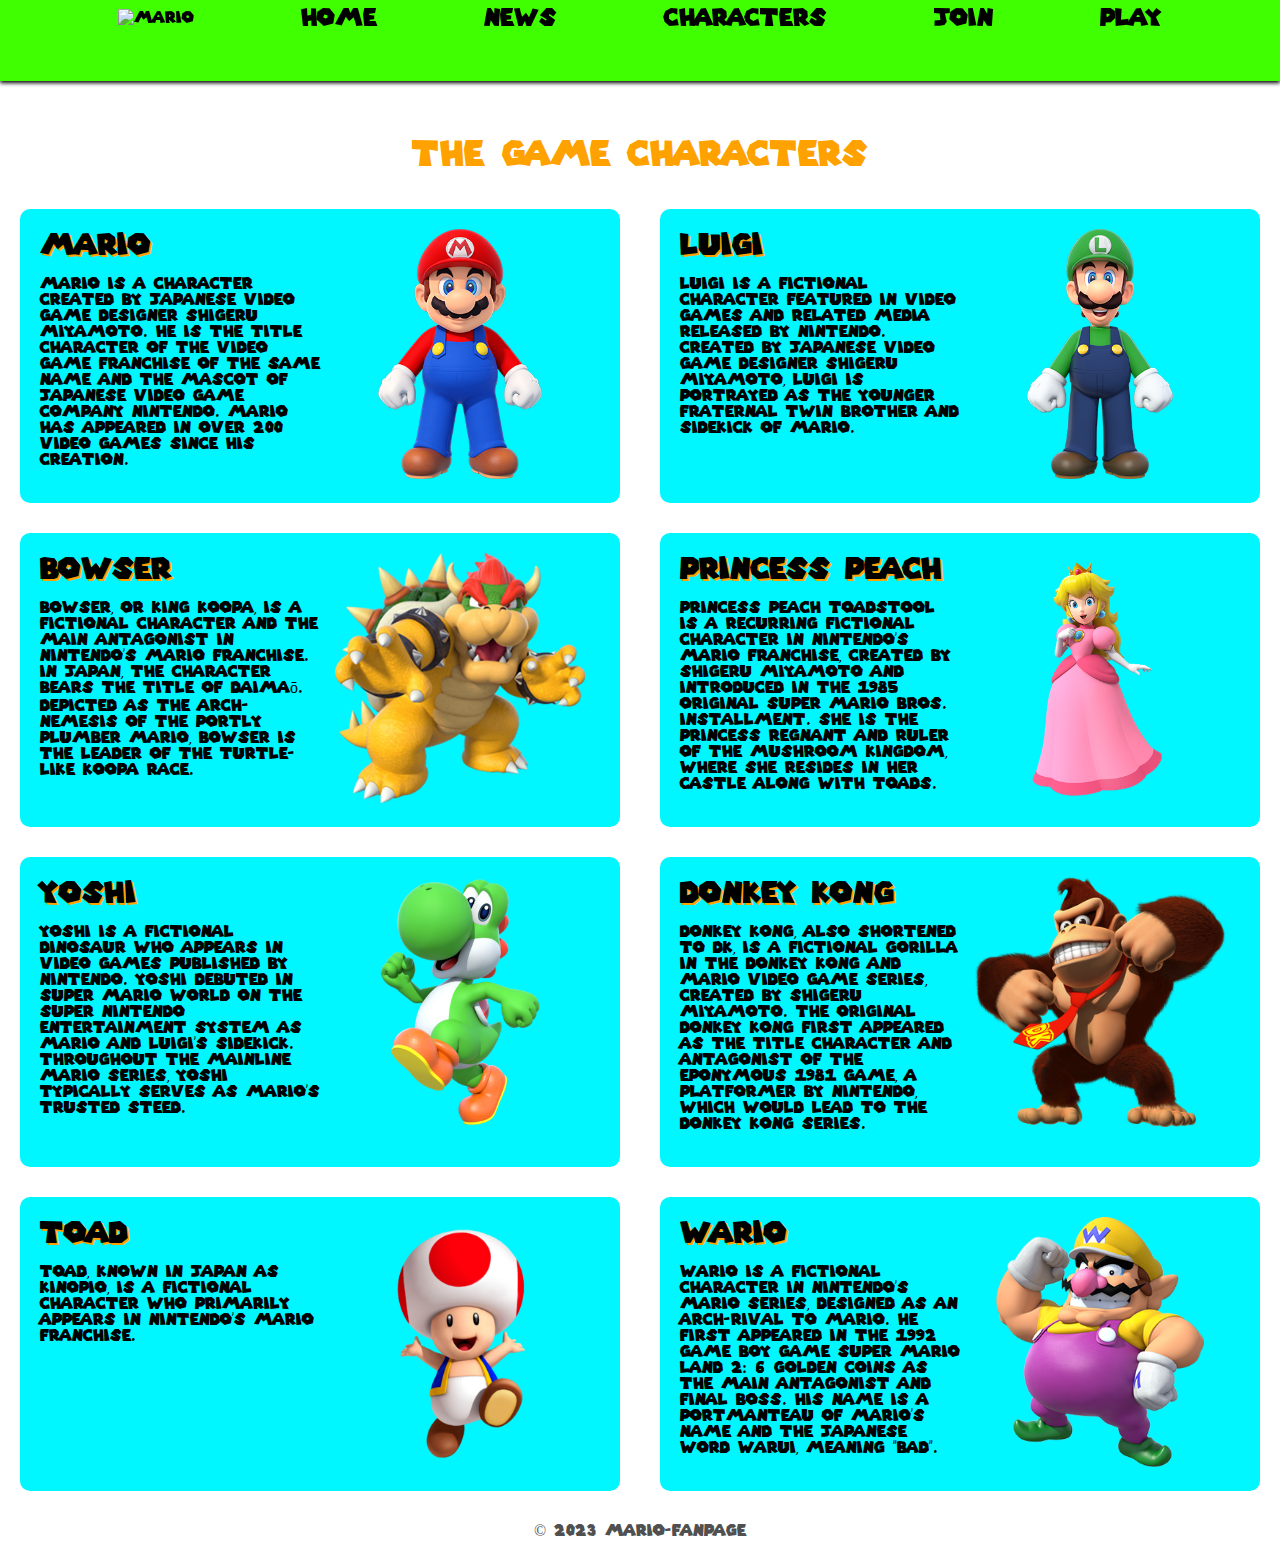
==== characters.html @ 1c5e7eeb "Add files via upload" ====
<!DOCTYPE html>
<html lang="en">
<head>
        <meta charset="UTF-8">
        <meta http-equiv="X-UA-Compatible" content="IE=edge">
        <meta name="viewport" content="width=device-width, initial-scale=1.0">
        <link rel="stylesheet" href="./styles.css">
        <title>Mario Characters</title>
        <link href="./img/favicon.ico" rel="icon" type="image/x-icon" />
</head>
<body>
    <nav>
        <div class="container">
            <img src="./img/logo.png" alt="Mario">
            <a href="./index.html">HOME</a>
            <a href="./news.html">NEWS</a>
            <a href="./characters.html">CHARACTERS</a>
            <a href="./join.html">JOIN</a>
            <a href="./play.html">PLAY</a>
        </div>
    </nav>
        <h1 class="char-h1">The Game Characters</h1>
        <div class="characters-container">
            <div class="character-card">
                <div class="char-text">
                    <h4>Mario</h4>
                    <p>Mario is a character created by Japanese video game designer Shigeru Miyamoto. He is the title character of the video game franchise of the same name and the mascot of Japanese video game company Nintendo. Mario has appeared in over 200 video games since his creation.</p> 
                </div>
                <img src="./img/mario.png" alt="mario">
            </div>
            <div class="character-card">
                <div class="char-text">
                <h4>Luigi</h4>
                <p>Luigi is a fictional character featured in video games and related media released by Nintendo. Created by Japanese video game designer Shigeru Miyamoto, Luigi is portrayed as the younger fraternal twin brother and sidekick of Mario.</p>
               </div> <img src="./img/luigi.png" alt="luigi">
            </div>
            <div class="character-card">
                <div class="char-text">
                <h4>Bowser</h4>
                <p>Bowser, or King Koopa, is a fictional character and the main antagonist in Nintendo's Mario franchise. In Japan, the character bears the title of Daimaō. Depicted as the arch-nemesis of the portly plumber Mario, Bowser is the leader of the turtle-like Koopa race.</p>
                </div><img src="./img/bowser.png" alt="bowser">
            </div>
            <div class="character-card">
                <div class="char-text">
                <h4>Princess Peach</h4>
                <p>Princess Peach Toadstool is a recurring fictional character in Nintendo's Mario franchise, created by Shigeru Miyamoto and introduced in the 1985 original Super Mario Bros. installment. She is the princess regnant and ruler of the Mushroom Kingdom, where she resides in her castle along with Toads.</p>
                </div><img src="./img/peach.png" alt="Princess Peach">
            </div>
            <div class="character-card">
                <div class="char-text">
                <h4>Yoshi</h4>
                <p>Yoshi is a fictional dinosaur who appears in video games published by Nintendo. Yoshi debuted in Super Mario World on the Super Nintendo Entertainment System as Mario and Luigi's sidekick. Throughout the mainline Mario series, Yoshi typically serves as Mario’s trusted steed.</p>
                </div><img src="./img/yoshi.png" alt="yoshi">
            </div>
            <div class="character-card">
                <div class="char-text">
                <h4>Donkey Kong</h4>
                <p>Donkey Kong, also shortened to DK, is a fictional gorilla in the Donkey Kong and Mario video game series, created by Shigeru Miyamoto. The original Donkey Kong first appeared as the title character and antagonist of the eponymous 1981 game, a platformer by Nintendo, which would lead to the Donkey Kong series.</p>
               </div> <img src="./img/dk.png" alt="Donkey Kong">
            </div>
            <div class="character-card">
                <div class="char-text">
                <h4>Toad</h4>
                <p>Toad, known in Japan as Kinopio, is a fictional character who primarily appears in Nintendo's Mario franchise.</p>
                </div><img src="./img/toad.png" alt="toad">
            </div>
            <div class="character-card">
                <div class="char-text">
                <h4>Wario</h4>
                <p>Wario is a fictional character in Nintendo's Mario series, designed as an arch-rival to Mario. He first appeared in the 1992 Game Boy game Super Mario Land 2: 6 Golden Coins as the main antagonist and final boss. His name is a portmanteau of Mario's name and the Japanese word warui, meaning "bad".</p>
                </div><img src="./img/wario.png" alt="wario">
            </div>
        </div>
        <footer>
            <p>&#169; 2023 Mario-Fanpage</p>
        </footer>
</body>
</html>
---- styles.css ----
*{
    box-sizing: border-box;
}

body{
    margin: 0px;
    font-family: "Mario";
}

h3,h4,h5{
    margin: 0px;
    padding: 0px;
}

h4{
    font-size: 30px;
}

a{
    text-decoration: none;
}

nav{
    padding: 0px 5vw 0px 5vw;
    height: 9vh;
    background-color: rgb(64, 255, 0);
    box-shadow: 0 2px 4px 0 rgba(0,0,0);
    position: fixed;
    min-width: 100%;
    top: 0;
    z-index: 1;
}

nav img{
    max-height: 7vh;
    margin-top: 1vh;
    margin-bottom: 1vh;
}

nav a{
    color: rgb(0, 0, 0);
    font-size: 24px;
    font-weight: 700;
    transition-duration: 150ms;
}

nav a:hover{
    transform: scale(0.75);
}

.container{
    display: flex;
    flex-direction: row;
    justify-content: space-around;
    align-items: center;
}

.hero-section{
    text-align: center;
}

.hero-text{
    position: absolute;
    top: 50%;
    left: 25%;
    transform: translate(-50%, -50%);
    color: white;
    font-family: "Mario";
    font-size: 2.5vw;
    text-shadow: 10px 10px #000000;
    letter-spacing: 5px;
}

.hero-text img{
    max-width: 400px;
}

.form-card{
    font-size: 25px;
    padding: 25px;
    display: flex;
    flex-direction: column;
    justify-content: space-around;
    height: 50%;
    min-height: 400px;
    min-width: 25vw;
    position: absolute;
    top: 50%;
    left: 50%;
    transform: translate(-50%, -50%);
    border-radius: 15px;
    background-color: rgb(0, 247, 255);
    box-shadow: 0 2px 4px 0 rgb(0, 0, 0);
    text-align: left;
    transition-duration: 150ms;
}


.opac{
    position: absolute;
    top: 50%;
    left: 75%;
    transform: translate(-50%, -50%);
    opacity: 0.5;
}
.opac:hover{
    opacity: 1;
}

.form-card input[type="submit"]{
    font-family: "Mario";
    font-size: 16px;
    max-width: 50%;
    padding: 10px;
    background-color: rgb(0, 76, 255);
    color: black;
    color: white;
    font-weight: 700;
    border: none;
    border-radius: 5px;
    transition-duration: 200ms;
}

.form-card input[type="submit"]:hover{
    background-color: rgb(77, 255, 0);
    color: black;
}

input{
    padding: 5px;
    border-radius: 5px;
}

.video-container {
    position: absolute;
    top: 0;
    bottom: 0;
    width: 100%;
    height: 100vh; 
    overflow: hidden;
    z-index: -1;
    background-color: black;
}

.video-container video {
    min-height: 100%;
    width: auto;
    height: auto;
    margin-top:9vh;
}

.news{
    position: absolute;
    top: -15vh;
    height: 115vh;
}

.games{
    position: absolute;
    top: 9vh;
    height: 91vh;
}

.join-section{
    background: url("./img/join.jpg") no-repeat;
    background-size: cover;
    min-height: 100vh;
}



.characters-container{
    display: flex;
    flex-direction: row;
    flex-wrap: wrap;
    justify-content: space-around;
}

.character-card{
    display: grid;
    grid-template-columns: 1fr 1fr;
    width: 600px;
    margin: 15px;
    border-radius: 10px;
    background-color: rgb(0, 247, 255);
    padding: 20px;
}

.character-card img{
    height: 250px;
    justify-self: center;
}

.char-text p{
    color:black;
}

.char-text h4{
    text-shadow: 2px 2px rgb(255, 162, 0);
}

.char-h1{
    margin-top: 15vh;
    text-align: center;
    font-size: 35px;
    color: rgb(255, 162, 0);
}

.about-section{
    margin-top: 105vh;
    display: grid;
    grid-template-columns: 1fr 1fr;
    padding: 50px;
}

.about-section img{
    width: 50vw;
}

.about-section .about-text{
    align-self: center;
}

footer{
    text-align: center;
    color: rgb(80, 80, 80);
}

@font-face {
    font-family: "Mario";
    src: url(./fonts/SuperMario256.ttf);
}
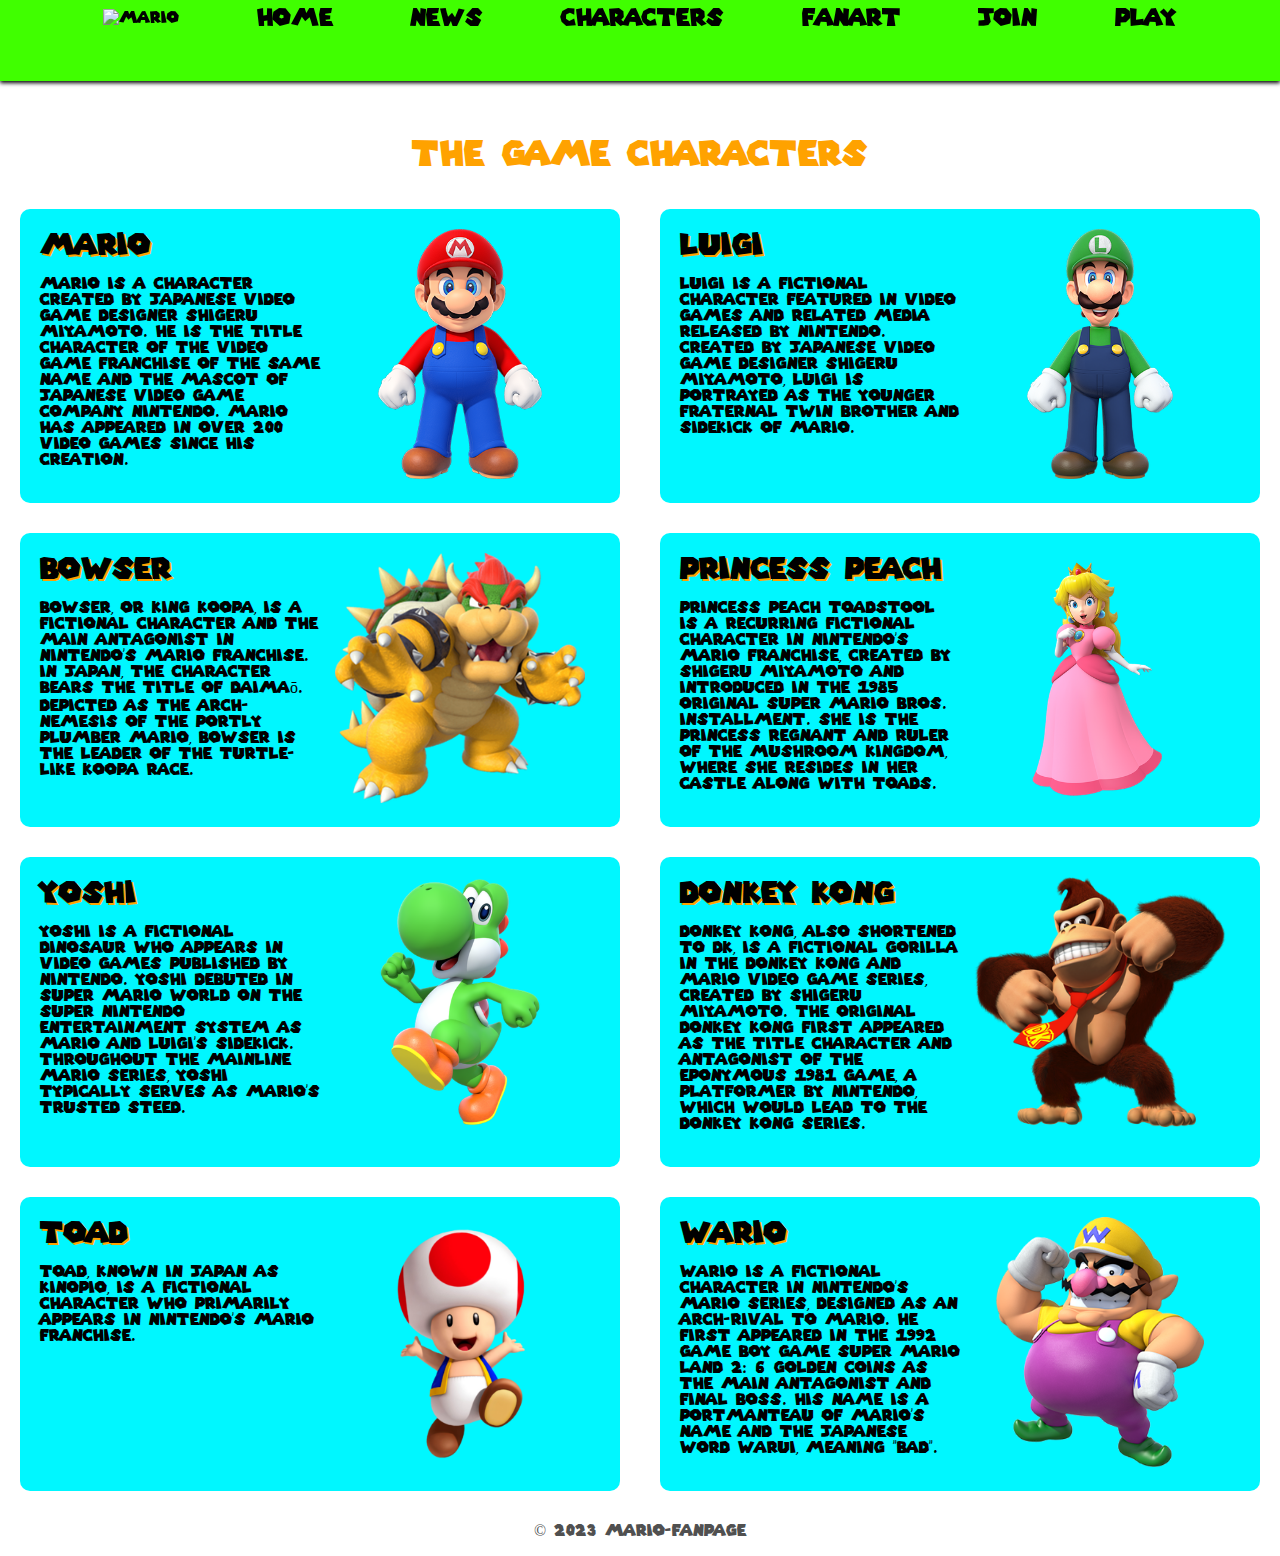
==== commit 80bc5292: "Add files via upload" ====
--- a/characters.html
+++ b/characters.html
@@ -15,6 +15,7 @@
             <a href="./index.html">HOME</a>
             <a href="./news.html">NEWS</a>
             <a href="./characters.html">CHARACTERS</a>
+            <a href="./fanart.html">FANART</a>
             <a href="./join.html">JOIN</a>
             <a href="./play.html">PLAY</a>
         </div>
--- a/styles.css
+++ b/styles.css
@@ -81,9 +81,9 @@
     display: flex;
     flex-direction: column;
     justify-content: space-around;
-    height: 50%;
+    height: 40%;
     min-height: 400px;
-    min-width: 25vw;
+    min-width: 30vw;
     position: absolute;
     top: 50%;
     left: 50%;
@@ -226,6 +226,33 @@
     color: rgb(80, 80, 80);
 }
 
+.art{
+    display: grid;
+    grid-template-columns: 1fr 1fr;
+    grid-template-rows: 1fr 1fr 1fr;
+    margin-top: 20vh;
+}
+
+.art-container{
+    width: 500px;
+    height: fit-content;
+    border-radius: 10px;
+    background-color: rgb(255, 127, 127);
+    padding: 20px;
+    align-self: top;
+    justify-self: center;
+}
+
+.art-container img:hover{
+    transform: scale(1.1);
+    box-shadow: 0 2px 4px 0 rgba(0,0,0);
+}
+
+.art-container img{
+    width: 460px;
+    transition-duration: 200ms;
+}
+
 @font-face {
     font-family: "Mario";
     src: url(./fonts/SuperMario256.ttf);
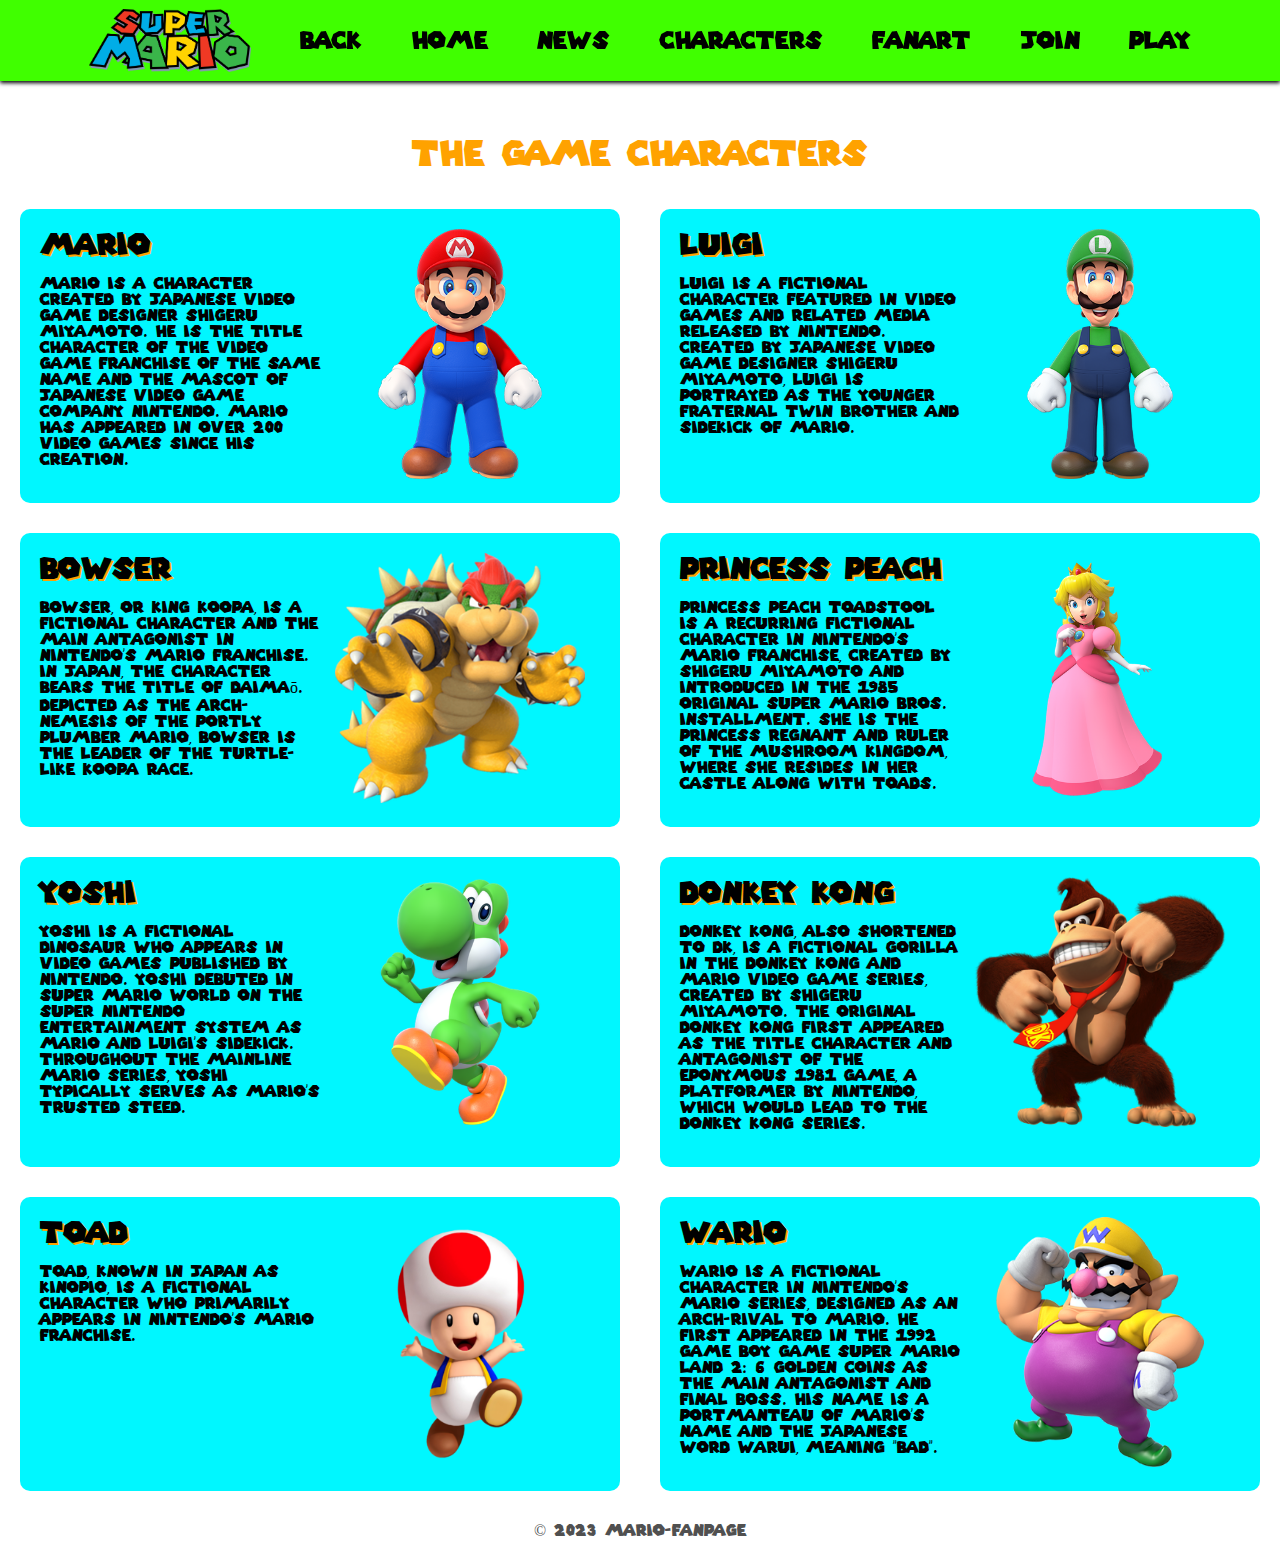
==== commit a235d893: "Add files via upload" ====
--- a/characters.html
+++ b/characters.html
@@ -12,6 +12,7 @@
     <nav>
         <div class="container">
             <img src="./img/logo.png" alt="Mario">
+            <a href="issanaim.github.io/home-of-fanpages">BACK</a>
             <a href="./index.html">HOME</a>
             <a href="./news.html">NEWS</a>
             <a href="./characters.html">CHARACTERS</a>
